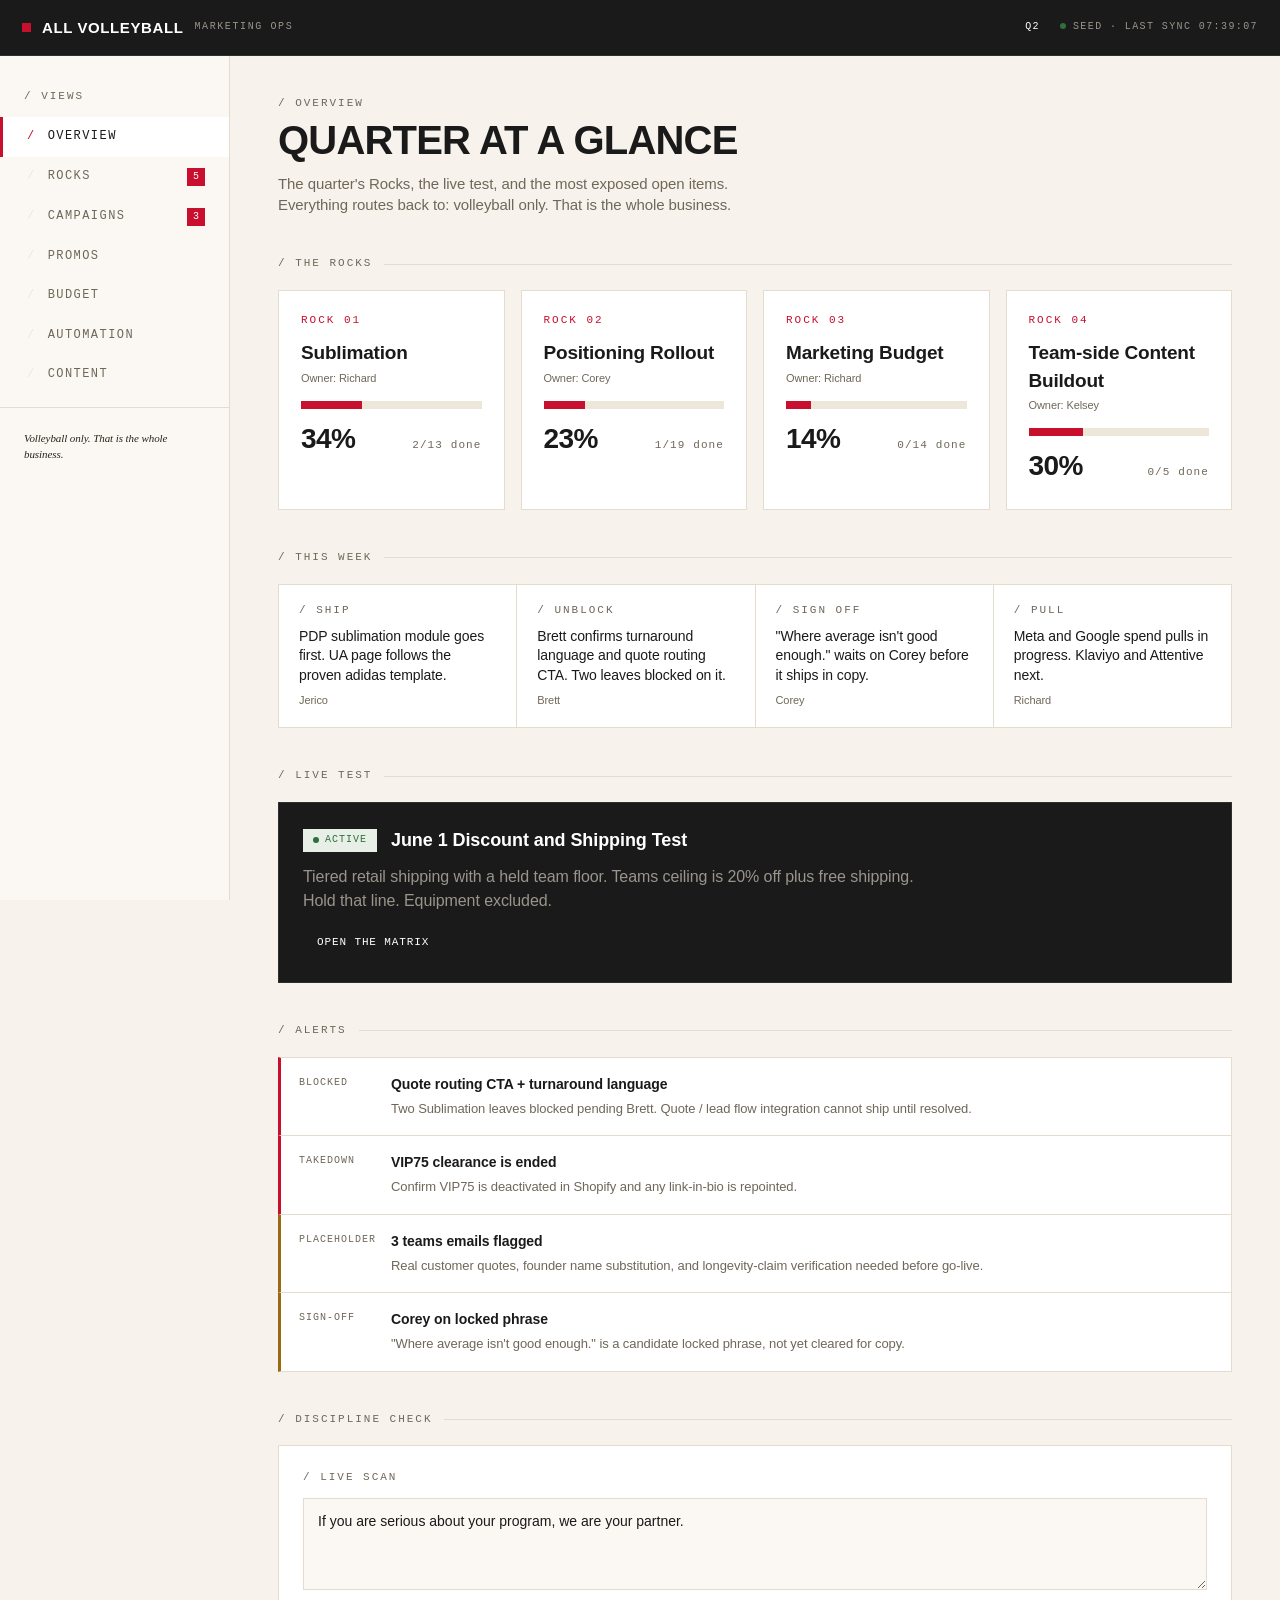
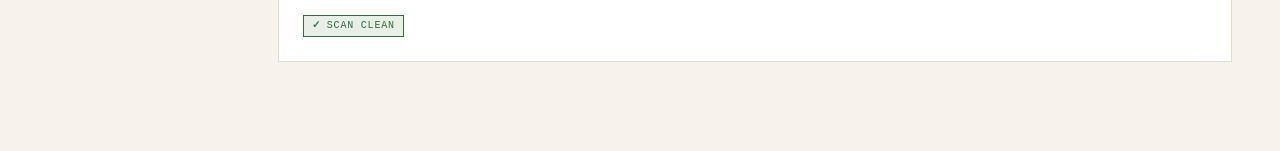
==== dashboard/index.html @ 826f296d "Add All Volleyball marketing operations dashboard Internal, brand-true ops dashboard under /dashboar" ====
<!doctype html>
<html lang="en">
<head>
<meta charset="utf-8">
<meta name="viewport" content="width=device-width, initial-scale=1">
<meta name="robots" content="noindex, nofollow">
<title>AV Marketing Ops</title>
<meta name="description" content="All Volleyball internal marketing operations dashboard. Rocks, campaigns, promos, budget, automation, content.">
<link rel="stylesheet" href="styles.css">
</head>
<body>

  <!-- TOP RAIL -->
  <header class="rail">
    <div class="rail-mark">
      <span class="tick"></span>
      ALL VOLLEYBALL
      <small>MARKETING OPS</small>
    </div>
    <div class="rail-right">
      <span class="qtr">Q2</span>
      <span class="last-sync"><span class="sync-dot"></span>SEED&nbsp;&middot;&nbsp;LAST SYNC <span id="sync-time">--:--:--</span></span>
      <button class="rail-menu">MENU</button>
    </div>
  </header>

  <!-- NAV RAIL (left) -->
  <nav class="nav"></nav>

  <!-- MAIN -->
  <main class="main" id="main"></main>

  <script src="data.js"></script>
  <script src="scanner.js"></script>
  <script src="connectors.js"></script>
  <script src="app.js"></script>
</body>
</html>
---- dashboard/styles.css ----
/* ============================================================
   ALL VOLLEYBALL — Marketing Operations Dashboard
   Brand tokens. No stray hex lives in markup; everything routes
   through these custom properties. This file IS the theme.
   ============================================================ */

:root {
  /* Brand palette (locked) */
  --red:        #c8102e;
  --red-deep:   #a50d26;
  --ink:        #1a1a1a;
  --white:      #ffffff;
  --cream-light:#fbf8f3;
  --cream-base: #f7f3ec;
  --cream-deep: #ede7da;
  --cream-ink:  #2a241a;

  /* Derived working tones (still brand-bound) */
  --line:       #e4ddcf;        /* hairline on cream */
  --line-ink:   #2f2f2f;        /* hairline on ink */
  --muted:      #6f6759;        /* secondary text on cream */
  --muted-ink:  #9a958c;        /* secondary text on ink */

  /* Status accents (functional, kept restrained) */
  --done:       #2f6f3e;
  --done-bg:    #e7efe7;
  --progress:   #9a6a12;
  --progress-bg:#f3ead6;
  --blocked:    var(--red);
  --blocked-bg: #f7e2e4;
  --idle:       #807868;
  --idle-bg:    #ece5d8;

  /* Type stacks */
  --sans: "Helvetica Neue", Helvetica, Arial, system-ui, sans-serif;
  --serif:"Times New Roman", Times, Georgia, serif;
  --mono: "SF Mono", ui-monospace, "Cascadia Mono", "Segoe UI Mono", Menlo, monospace;

  --rail-w: 230px;
  --rail-h: 56px;
}

/* ---------- Reset ---------- */
*, *::before, *::after { box-sizing: border-box; margin: 0; padding: 0; }
html { -webkit-text-size-adjust: 100%; }
body {
  font-family: var(--sans);
  color: var(--ink);
  background: var(--cream-base);
  -webkit-font-smoothing: antialiased;
  line-height: 1.45;
  letter-spacing: -0.005em;
}
a { color: inherit; text-decoration: none; }
button { font-family: inherit; cursor: pointer; border: none; background: none; color: inherit; }
::selection { background: var(--red); color: var(--white); }

/* Accent word: Times New Roman italic, red. Short accents only. */
.accent { font-family: var(--serif); font-style: italic; color: var(--red); letter-spacing: 0; }

/* Mono eyebrow / label tags */
.mono {
  font-family: var(--mono);
  text-transform: uppercase;
  letter-spacing: 0.18em;
  font-size: 11px;
  color: var(--muted);
}

/* ============================================================
   TOP RAIL
   ============================================================ */
.rail {
  position: fixed; top: 0; left: 0; right: 0; height: var(--rail-h);
  background: var(--ink); color: var(--white);
  display: flex; align-items: center; justify-content: space-between;
  padding: 0 22px; z-index: 50;
  border-bottom: 1px solid var(--line-ink);
}
.rail-mark {
  font-weight: 700; font-size: 15px; letter-spacing: 0.04em;
  display: flex; align-items: center; gap: 11px;
}
.rail-mark .tick { width: 9px; height: 9px; background: var(--red); display: inline-block; }
.rail-mark small { color: var(--muted-ink); font-weight: 400; letter-spacing: 0.16em;
  font-family: var(--mono); font-size: 10px; text-transform: uppercase; }
.rail-right { display: flex; align-items: center; gap: 20px; font-family: var(--mono);
  font-size: 10px; letter-spacing: 0.14em; text-transform: uppercase; color: var(--muted-ink); }
.rail-right .qtr { color: var(--white); }
.sync-dot { width: 6px; height: 6px; border-radius: 50%; background: var(--done);
  display: inline-block; margin-right: 7px; animation: pulse 2.4s infinite; }
@keyframes pulse { 0%,100% { opacity: 1; } 50% { opacity: 0.35; } }
.rail-menu { display: none; }

/* ============================================================
   NAV RAIL (left)
   ============================================================ */
.nav {
  position: fixed; top: var(--rail-h); left: 0; bottom: 0; width: var(--rail-w);
  background: var(--cream-light); border-right: 1px solid var(--line);
  padding: 26px 0; overflow-y: auto; z-index: 40;
}
.nav-group-label { padding: 0 24px 12px; }
.nav a {
  display: flex; align-items: baseline; gap: 12px;
  padding: 11px 24px; font-family: var(--mono); font-size: 12px;
  letter-spacing: 0.12em; text-transform: uppercase; color: var(--muted);
  border-left: 3px solid transparent; transition: color .15s, background .15s, border-color .15s;
}
.nav a .slash { color: var(--cream-deep); }
.nav a:hover { color: var(--ink); background: var(--cream-base); }
.nav a.active { color: var(--ink); border-left-color: var(--red); background: var(--white); }
.nav a.active .slash { color: var(--red); }
.nav a .badge {
  margin-left: auto; font-size: 10px; min-width: 18px; height: 18px; padding: 0 5px;
  background: var(--red); color: var(--white); display: inline-flex; align-items: center;
  justify-content: center; letter-spacing: 0; border-radius: 0;
}
.nav-foot { padding: 22px 24px 4px; margin-top: 12px; border-top: 1px solid var(--line); }
.nav-foot p { font-size: 11px; color: var(--muted); line-height: 1.5; }
.nav-foot .phrase { font-family: var(--serif); font-style: italic; color: var(--cream-ink); }

/* ============================================================
   LAYOUT
   ============================================================ */
.main { margin-left: var(--rail-w); margin-top: var(--rail-h); min-height: calc(100vh - var(--rail-h)); }
.view { padding: 40px 48px 90px; max-width: 1180px; animation: viewIn .4s cubic-bezier(.2,.7,.2,1); }
@keyframes viewIn { from { opacity: 0; transform: translateY(10px); } to { opacity: 1; transform: none; } }

.view-head { margin-bottom: 34px; }
.view-head h1 {
  font-size: 40px; font-weight: 700; letter-spacing: -0.02em; line-height: 1.02;
  text-transform: uppercase; margin-top: 8px;
}
.view-head p.lede { color: var(--muted); font-size: 15px; margin-top: 12px; max-width: 60ch; }

.section-label { display: flex; align-items: center; gap: 12px; margin: 40px 0 18px; }
.section-label::after { content: ""; flex: 1; height: 1px; background: var(--line); }
.section-label:first-child { margin-top: 0; }

/* ============================================================
   PANELS / CARDS
   ============================================================ */
.panel { background: var(--white); border: 1px solid var(--line); padding: 24px; }
.panel.cream { background: var(--cream-light); }
.panel.ink { background: var(--ink); color: var(--white); border-color: var(--line-ink); }
.panel.ink .mono { color: var(--muted-ink); }

.grid { display: grid; gap: 16px; }
.g2 { grid-template-columns: repeat(2, 1fr); }
.g3 { grid-template-columns: repeat(3, 1fr); }
.g4 { grid-template-columns: repeat(4, 1fr); }

/* Hero metric tile */
.tile { background: var(--ink); color: var(--white); padding: 26px 24px; position: relative; overflow: hidden; }
.tile::before { content:""; position:absolute; top:0; left:0; bottom:0; width:4px; background: var(--red); }
.tile .mono { color: var(--muted-ink); }
.tile .num { font-size: 46px; font-weight: 700; line-height: 1; letter-spacing: -0.02em; margin: 14px 0 6px; }
.tile .sub { font-size: 12px; color: var(--muted-ink); }
.tile.light { background: var(--white); color: var(--ink); border: 1px solid var(--line); }
.tile.light::before { background: var(--red); }
.tile.light .mono, .tile.light .sub { color: var(--muted); }

/* ============================================================
   ROCK CARD + PROGRESS
   ============================================================ */
.rock-card { background: var(--white); border: 1px solid var(--line); padding: 22px; display: flex; flex-direction: column; }
.rock-card h3 { font-size: 19px; font-weight: 700; letter-spacing: -0.01em; margin: 10px 0 4px; }
.rock-card .owner { font-size: 11px; color: var(--muted); }

.bar { height: 8px; background: var(--cream-deep); position: relative; overflow: hidden; margin-top: 14px; }
.bar > span { position: absolute; left: 0; top: 0; bottom: 0; background: var(--red);
  width: 0; transition: width 1.1s cubic-bezier(.2,.7,.2,1); }
.bar.thin { height: 5px; }
.bar.done > span { background: var(--done); }
.pct-row { display: flex; align-items: baseline; justify-content: space-between; margin-top: 10px; }
.pct-row .pct { font-size: 28px; font-weight: 700; letter-spacing: -0.02em; }
.pct-row .ratio { font-family: var(--mono); font-size: 11px; color: var(--muted); letter-spacing: 0.1em; }

/* ============================================================
   STATUS CHIPS
   ============================================================ */
.chip {
  display: inline-flex; align-items: center; gap: 6px; padding: 3px 9px;
  font-family: var(--mono); font-size: 10px; letter-spacing: 0.1em; text-transform: uppercase;
  border: 1px solid transparent; white-space: nowrap;
}
.chip .d { width: 6px; height: 6px; border-radius: 50%; }
.chip.done { color: var(--done); background: var(--done-bg); } .chip.done .d { background: var(--done); }
.chip.in_progress { color: var(--progress); background: var(--progress-bg); } .chip.in_progress .d { background: var(--progress); }
.chip.blocked { color: var(--blocked); background: var(--blocked-bg); } .chip.blocked .d { background: var(--blocked); }
.chip.not_started { color: var(--idle); background: var(--idle-bg); } .chip.not_started .d { background: var(--idle); }
.chip.active { color: var(--done); background: var(--done-bg); } .chip.active .d { background: var(--done); }
.chip.scheduled { color: var(--progress); background: var(--progress-bg); } .chip.scheduled .d { background: var(--progress); }
.chip.ended { color: var(--muted); background: var(--cream-deep); } .chip.ended .d { background: var(--muted); }
.chip.live { color: var(--done); background: var(--done-bg); } .chip.live .d { background: var(--done); animation: pulse 2s infinite; }
.chip.planned { color: var(--idle); background: var(--idle-bg); } .chip.planned .d { background: var(--idle); }
.chip.idea { color: var(--muted); background: var(--cream-deep); } .chip.idea .d { background: var(--muted); }

/* ============================================================
   ROCKS TREE
   ============================================================ */
.rock-block { background: var(--white); border: 1px solid var(--line); margin-bottom: 16px; }
.rock-block > .rb-head {
  display: flex; align-items: center; gap: 16px; padding: 20px 22px; cursor: pointer;
  border-bottom: 1px solid transparent; transition: background .15s;
}
.rock-block > .rb-head:hover { background: var(--cream-light); }
.rock-block.open > .rb-head { border-bottom-color: var(--line); }
.rb-head .caret { font-family: var(--mono); color: var(--muted); transition: transform .2s; font-size: 13px; }
.rock-block.open .rb-head .caret { transform: rotate(90deg); }
.rb-head .rb-title { font-size: 17px; font-weight: 700; flex: 1; }
.rb-head .rb-num { font-family: var(--mono); font-size: 11px; color: var(--red); letter-spacing: 0.1em; }
.rb-head .rb-pct { font-size: 15px; font-weight: 700; min-width: 46px; text-align: right; }
.rb-head .mini-bar { width: 90px; height: 6px; background: var(--cream-deep); position: relative; overflow: hidden; }
.rb-head .mini-bar > span { position: absolute; inset: 0 auto 0 0; background: var(--red); width: 0; transition: width 1s; }

.rb-body { display: none; padding: 6px 22px 18px; }
.rock-block.open .rb-body { display: block; }

.subgroup { border-top: 1px solid var(--line); padding: 16px 0 4px; }
.subgroup:first-child { border-top: none; }
.subgroup h4 { font-family: var(--mono); font-size: 11px; letter-spacing: 0.14em; text-transform: uppercase;
  color: var(--cream-ink); margin-bottom: 12px; display: flex; align-items: center; gap: 10px; }
.subgroup h4 .sg-pct { color: var(--muted); }

.leaf { display: flex; align-items: center; gap: 14px; padding: 8px 0; border-bottom: 1px dotted var(--line); }
.leaf:last-child { border-bottom: none; }
.leaf .lf-name { flex: 1; font-size: 14px; }
.leaf .lf-note { font-size: 12px; color: var(--muted); font-style: italic; }
.leaf .lf-owner { font-family: var(--mono); font-size: 10px; letter-spacing: 0.08em; color: var(--muted);
  background: var(--cream-base); padding: 2px 7px; }

/* ============================================================
   TABLES (matrix, campaigns)
   ============================================================ */
.matrix { width: 100%; border-collapse: collapse; background: var(--white); border: 1px solid var(--line); }
.matrix th, .matrix td { padding: 13px 16px; text-align: left; border-bottom: 1px solid var(--line); font-size: 14px; vertical-align: top; }
.matrix thead th { font-family: var(--mono); font-size: 10px; letter-spacing: 0.12em; text-transform: uppercase;
  color: var(--muted); background: var(--cream-light); font-weight: 400; }
.matrix tbody tr:last-child td { border-bottom: none; }
.matrix tbody tr:hover { background: var(--cream-light); }
.matrix .num-cell { font-variant-numeric: tabular-nums; }
.matrix .strong { font-weight: 700; }
.matrix .ceiling { color: var(--red); font-weight: 700; }

/* Email grid rows */
.email-row { display: grid; grid-template-columns: 54px 1fr auto; gap: 16px; align-items: center;
  padding: 14px 18px; background: var(--white); border: 1px solid var(--line); border-top: none; }
.email-row:first-of-type { border-top: 1px solid var(--line); }
.email-row:hover { background: var(--cream-light); }
.email-row .eno { font-family: var(--mono); font-size: 13px; color: var(--red); font-weight: 700; }
.email-row .subj { font-size: 14px; font-weight: 500; }
.email-row .variant { font-family: var(--mono); font-size: 10px; color: var(--muted); letter-spacing: 0.08em; margin-top: 3px; }
.email-row .flag { color: var(--red); font-size: 11px; font-style: italic; margin-top: 4px; }
.email-row .right { display: flex; align-items: center; gap: 10px; }

/* ============================================================
   SCAN BADGE + TOOLTIP
   ============================================================ */
.scan { position: relative; display: inline-flex; align-items: center; gap: 6px;
  font-family: var(--mono); font-size: 10px; letter-spacing: 0.08em; text-transform: uppercase;
  padding: 3px 8px; border: 1px solid; cursor: default; }
.scan.clean { color: var(--done); border-color: var(--done); background: var(--done-bg); }
.scan.dirty { color: var(--red); border-color: var(--red); background: var(--blocked-bg); }
.scan .glyph { font-weight: 700; }
.scan .tip {
  position: absolute; bottom: calc(100% + 8px); left: 0; min-width: 220px; max-width: 320px;
  background: var(--ink); color: var(--white); padding: 11px 13px; font-family: var(--sans);
  font-size: 12px; letter-spacing: 0; text-transform: none; line-height: 1.5; z-index: 30;
  opacity: 0; visibility: hidden; transform: translateY(4px); transition: .16s; border-left: 3px solid var(--red); }
.scan:hover .tip { opacity: 1; visibility: visible; transform: none; }
.scan .tip b { color: var(--red); font-family: var(--serif); font-style: italic; font-weight: 400; }
.scan .tip ul { margin: 6px 0 0; padding-left: 16px; }
.scan .tip li { margin: 3px 0; }

/* ============================================================
   ALERTS
   ============================================================ */
.alert { display: flex; gap: 14px; padding: 16px 18px; background: var(--white); border: 1px solid var(--line);
  border-left: 3px solid var(--idle); align-items: flex-start; }
.alert + .alert { border-top: none; }
.alert.hot { border-left-color: var(--red); }
.alert.warn { border-left-color: var(--progress); }
.alert .a-mark { font-family: var(--mono); font-size: 10px; letter-spacing: 0.1em; color: var(--muted);
  text-transform: uppercase; min-width: 78px; padding-top: 2px; }
.alert .a-body { flex: 1; }
.alert .a-body strong { font-size: 14px; display: block; margin-bottom: 2px; }
.alert .a-body span { font-size: 13px; color: var(--muted); }

/* ============================================================
   "THIS WEEK" focus strip
   ============================================================ */
.focus-strip { display: flex; gap: 0; border: 1px solid var(--line); background: var(--white); overflow: hidden; }
.focus-item { flex: 1; padding: 18px 20px; border-right: 1px solid var(--line); }
.focus-item:last-child { border-right: none; }
.focus-item .mono { margin-bottom: 8px; }
.focus-item p { font-size: 14px; line-height: 1.4; }
.focus-item .own { font-size: 11px; color: var(--muted); margin-top: 8px; }

/* ============================================================
   CHARTS (hand-built SVG)
   ============================================================ */
.chart-wrap { background: var(--white); border: 1px solid var(--line); padding: 22px; }
.chart-wrap svg { width: 100%; height: auto; display: block; overflow: visible; }
.legend { display: flex; flex-wrap: wrap; gap: 16px; margin-top: 16px; }
.legend span { display: inline-flex; align-items: center; gap: 7px; font-size: 12px; color: var(--muted); }
.legend i { width: 11px; height: 11px; display: inline-block; }
.bar-seg { transition: opacity .15s; }
.bar-seg:hover { opacity: 0.78; }

/* Target mix vs actual rows */
.mix-row { margin-bottom: 18px; }
.mix-row .mix-head { display: flex; justify-content: space-between; font-size: 13px; margin-bottom: 7px; }
.mix-track { height: 22px; background: var(--cream-deep); position: relative; }
.mix-track .actual { position: absolute; inset: 0 auto 0 0; background: var(--ink); transition: width 1.1s cubic-bezier(.2,.7,.2,1); }
.mix-track .target { position: absolute; top: -3px; bottom: -3px; width: 2px; background: var(--red); transition: left 1.1s; }
.mix-track .target::after { content: "target"; position: absolute; top: -16px; left: 50%; transform: translateX(-50%);
  font-family: var(--mono); font-size: 8px; color: var(--red); letter-spacing: 0.06em; white-space: nowrap; }

/* ============================================================
   INTERACTIVE BITS
   ============================================================ */
.filterbar { display: flex; gap: 8px; flex-wrap: wrap; margin-bottom: 20px; align-items: center; }
.filterbar .fb-label { font-family: var(--mono); font-size: 10px; letter-spacing: 0.12em; color: var(--muted);
  text-transform: uppercase; margin-right: 4px; }
.fbtn { font-family: var(--mono); font-size: 11px; letter-spacing: 0.08em; text-transform: uppercase;
  padding: 6px 13px; border: 1px solid var(--line); background: var(--white); color: var(--muted); transition: .15s; }
.fbtn:hover { border-color: var(--ink); color: var(--ink); }
.fbtn.on { background: var(--ink); color: var(--white); border-color: var(--ink); }

.placeholder-tag { font-family: var(--mono); font-size: 9px; letter-spacing: 0.1em; text-transform: uppercase;
  color: var(--progress); background: var(--progress-bg); padding: 2px 6px; border: 1px dashed var(--progress); }

/* Live scanner playground */
.scanner-box textarea { width: 100%; min-height: 92px; resize: vertical; font-family: var(--sans);
  font-size: 14px; padding: 14px; border: 1px solid var(--line); background: var(--cream-light); color: var(--ink); }
.scanner-box textarea:focus { outline: none; border-color: var(--ink); }
.scanner-out { margin-top: 14px; }

/* KPI strip on campaigns */
.kpi { display: flex; flex-direction: column; gap: 4px; }
.kpi .kpi-num { font-size: 30px; font-weight: 700; letter-spacing: -0.02em; }
.kpi .kpi-delta { font-size: 12px; }
.kpi .up { color: var(--done); } .kpi .down { color: var(--red); }

.note-line { font-size: 13px; color: var(--muted); margin-top: 12px; padding-left: 14px; border-left: 2px solid var(--cream-deep); }
.note-line.hot { border-left-color: var(--red); color: var(--cream-ink); }

/* Automation card */
.auto-card { background: var(--white); border: 1px solid var(--line); padding: 20px; }
.auto-card.live { border-left: 3px solid var(--done); }
.auto-card h3 { font-size: 16px; font-weight: 700; margin-bottom: 4px; }
.auto-card .meta { font-size: 12px; color: var(--muted); margin: 3px 0; }
.auto-card .spec { font-family: var(--mono); font-size: 11px; color: var(--muted); background: var(--cream-light);
  padding: 8px 10px; margin-top: 10px; line-height: 1.6; letter-spacing: 0.02em; }
.tags { display: flex; flex-wrap: wrap; gap: 7px; margin-top: 12px; }
.tag { font-family: var(--mono); font-size: 10px; letter-spacing: 0.06em; text-transform: uppercase;
  padding: 3px 8px; background: var(--cream-base); color: var(--muted); border: 1px solid var(--line); }

ul.bullets { list-style: none; }
ul.bullets li { padding: 8px 0 8px 18px; position: relative; font-size: 14px; border-bottom: 1px dotted var(--line); }
ul.bullets li:last-child { border-bottom: none; }
ul.bullets li::before { content: ""; position: absolute; left: 0; top: 15px; width: 7px; height: 7px; background: var(--red); }

.spotlight { background: var(--cream-light); border: 1px solid var(--line); padding: 22px; }
.spotlight .name { font-size: 18px; font-weight: 700; }
.spotlight .role { font-size: 12px; color: var(--muted); font-family: var(--mono); letter-spacing: 0.08em;
  text-transform: uppercase; margin-top: 3px; }

.locked-quote { font-family: var(--serif); font-style: italic; font-size: 19px; color: var(--cream-ink);
  line-height: 1.4; padding: 4px 0; }
.locked-quote .accent { font-size: inherit; }

/* ============================================================
   RESPONSIVE
   ============================================================ */
@media (max-width: 1080px) {
  .g4 { grid-template-columns: repeat(2, 1fr); }
}
@media (max-width: 860px) {
  :root { --rail-w: 0px; }
  .nav { transform: translateX(-100%); transition: transform .25s; width: 230px; box-shadow: 0 0 0 100vmax rgba(26,26,26,0); }
  .nav.open { transform: translateX(0); box-shadow: 0 0 0 100vmax rgba(26,26,26,.4); }
  .rail-menu { display: inline-flex; font-family: var(--mono); font-size: 11px; letter-spacing: 0.1em; }
  .main { margin-left: 0; }
  .view { padding: 26px 20px 80px; }
  .view-head h1 { font-size: 30px; }
  .g2, .g3 { grid-template-columns: 1fr; }
  .focus-strip { flex-direction: column; }
  .focus-item { border-right: none; border-bottom: 1px solid var(--line); }
  .rail-right .last-sync { display: none; }
}
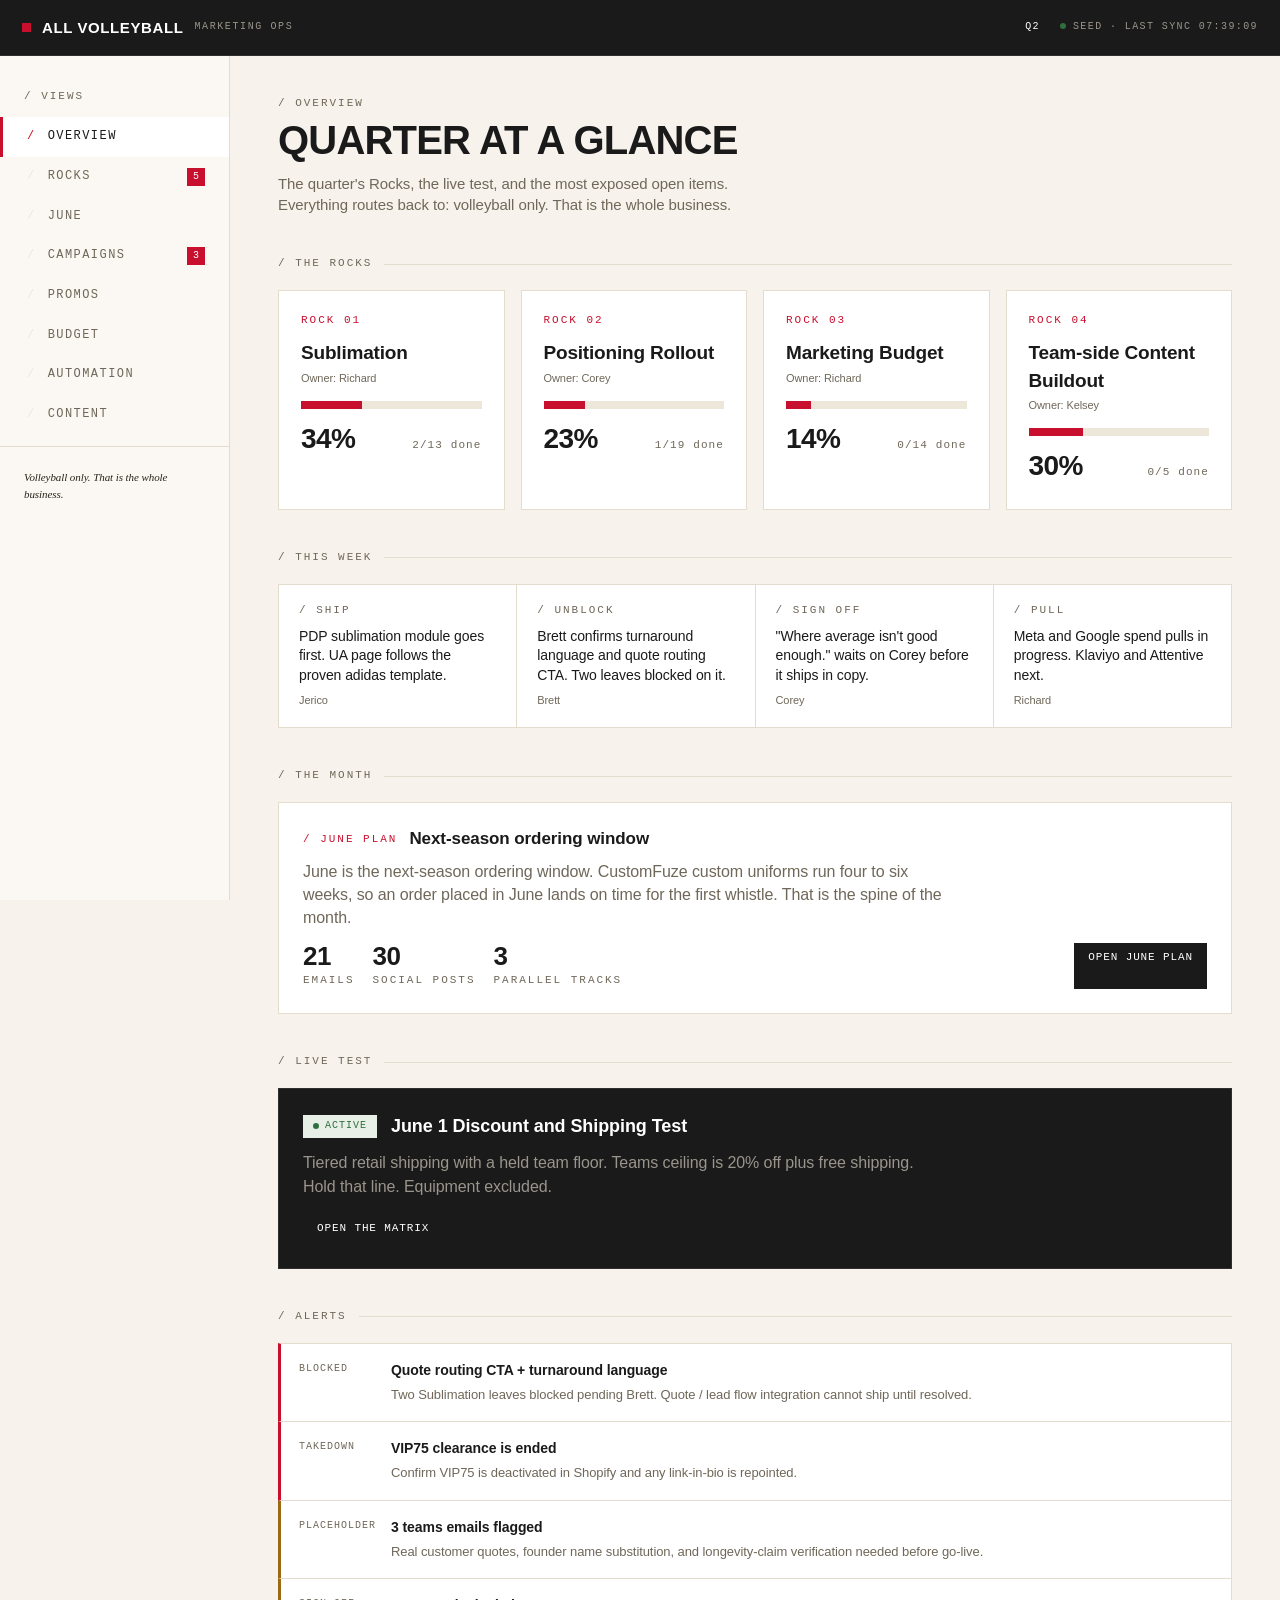
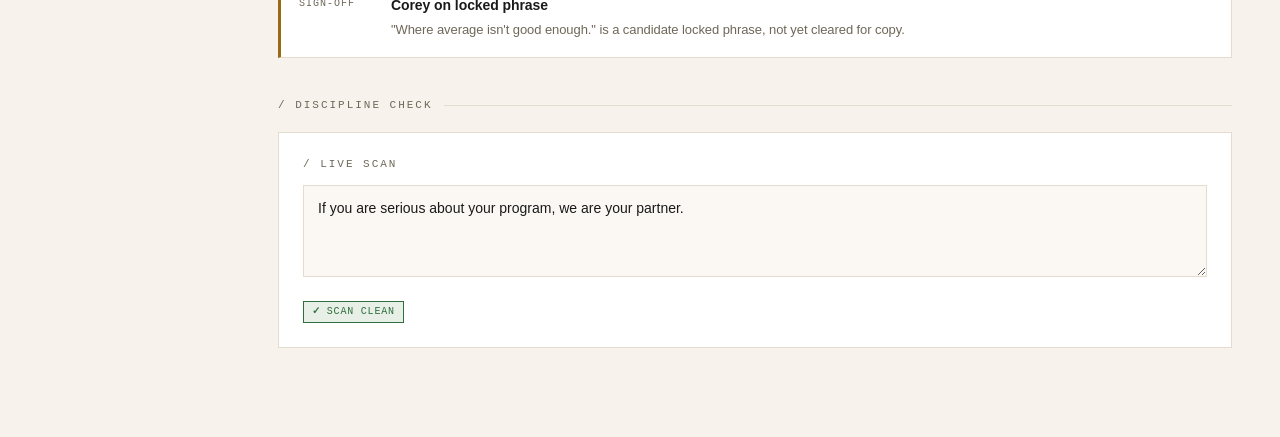
==== commit 866ea348: "Integrate June social and email plan into the dashboard New / JUNE view driven by june.js: the next-" ====
--- a/dashboard/index.html
+++ b/dashboard/index.html
@@ -31,6 +31,7 @@
   <main class="main" id="main"></main>
 
   <script src="data.js"></script>
+  <script src="june.js"></script>
   <script src="scanner.js"></script>
   <script src="connectors.js"></script>
   <script src="app.js"></script>
--- a/dashboard/styles.css
+++ b/dashboard/styles.css
@@ -373,6 +373,85 @@
 .locked-quote .accent { font-size: inherit; }
 
 /* ============================================================
+   JUNE PLAN
+   ============================================================ */
+/* Track tabs */
+.tabs { display: flex; gap: 0; border: 1px solid var(--line); background: var(--white); margin-bottom: 22px; overflow: hidden; }
+.tabs button { flex: 1; padding: 13px 14px; font-family: var(--mono); font-size: 11px; letter-spacing: 0.1em;
+  text-transform: uppercase; color: var(--muted); border-right: 1px solid var(--line); transition: .15s; }
+.tabs button:last-child { border-right: none; }
+.tabs button:hover { background: var(--cream-light); color: var(--ink); }
+.tabs button.on { background: var(--ink); color: var(--white); }
+
+/* Cadence grid */
+.cadence { width: 100%; border-collapse: collapse; background: var(--white); border: 1px solid var(--line); }
+.cadence th, .cadence td { padding: 14px 12px; text-align: center; border: 1px solid var(--line); font-size: 13px; }
+.cadence thead th { font-family: var(--mono); font-size: 10px; letter-spacing: 0.1em; text-transform: uppercase;
+  color: var(--muted); background: var(--cream-light); font-weight: 400; }
+.cadence td.row-label { text-align: left; font-family: var(--mono); font-size: 10px; letter-spacing: 0.1em;
+  text-transform: uppercase; color: var(--cream-ink); background: var(--cream-light); width: 70px; }
+.cadence .cell-pill { display: inline-block; padding: 4px 9px; font-size: 12px; font-weight: 500; }
+.cad-teams { background: var(--ink); color: var(--white); }
+.cad-retail { background: var(--blocked-bg); color: var(--red); border: 1px solid var(--red); }
+.cad-fuze { background: var(--cream-deep); color: var(--cream-ink); }
+.cad-none { color: var(--muted); font-style: italic; }
+.cad-social { background: var(--cream-light); color: var(--cream-ink); border: 1px solid var(--line); }
+
+/* Month calendar */
+.cal { display: grid; grid-template-columns: repeat(7, 1fr); gap: 7px; }
+.cal .cal-head { font-family: var(--mono); font-size: 10px; letter-spacing: 0.1em; text-transform: uppercase;
+  color: var(--muted); text-align: center; padding-bottom: 4px; }
+.cal-day { background: var(--white); border: 1px solid var(--line); min-height: 116px; padding: 8px; display: flex; flex-direction: column; gap: 5px; }
+.cal-day.empty { background: transparent; border: none; }
+.cal-day .dnum { font-size: 13px; font-weight: 700; color: var(--cream-ink); }
+.cal-day .em-chip { font-family: var(--mono); font-size: 8.5px; letter-spacing: 0.04em; text-transform: uppercase;
+  padding: 3px 5px; line-height: 1.3; }
+.cal-day .so-row { display: flex; align-items: center; gap: 5px; font-size: 10px; color: var(--muted); margin-top: auto; }
+.cal-day .so-row .dot { width: 7px; height: 7px; flex: none; }
+.cal-day.weekend { background: var(--cream-light); }
+
+/* Email mockup (device-less preview) */
+.mock-grid { display: grid; gap: 18px; grid-template-columns: repeat(3, 1fr); }
+.email-mock { background: var(--white); border: 1px solid var(--line); overflow: hidden; display: flex; flex-direction: column; }
+.email-mock .em-top { background: var(--ink); color: var(--white); padding: 14px 16px; }
+.email-mock .em-from { font-family: var(--mono); font-size: 9px; letter-spacing: 0.14em; color: var(--muted-ink); text-transform: uppercase; }
+.email-mock .em-brand { font-weight: 700; font-size: 13px; letter-spacing: 0.04em; margin-top: 4px; display: flex; align-items: center; gap: 8px; }
+.email-mock .em-brand .tick { width: 7px; height: 7px; background: var(--red); display: inline-block; }
+.email-mock .em-track { font-family: var(--mono); font-size: 8.5px; letter-spacing: 0.1em; text-transform: uppercase;
+  padding: 2px 7px; align-self: flex-start; margin: 14px 16px 0; }
+.email-mock .em-subj { font-size: 17px; font-weight: 700; line-height: 1.15; padding: 8px 16px 4px; letter-spacing: -0.01em; }
+.email-mock .em-pre { font-size: 12px; color: var(--muted); padding: 0 16px 14px; }
+.email-mock .em-body { background: var(--cream-light); padding: 16px; flex: 1; border-top: 1px solid var(--line); }
+.email-mock .em-art { height: 78px; background: var(--cream-deep); display: flex; align-items: center; justify-content: center;
+  font-family: var(--mono); font-size: 9px; letter-spacing: 0.1em; color: var(--muted); text-transform: uppercase; margin-bottom: 14px; }
+.email-mock .em-line { font-family: var(--serif); font-style: italic; color: var(--red); font-size: 15px; margin-bottom: 12px; }
+.email-mock .em-cta { display: inline-block; background: var(--red); color: var(--white); font-family: var(--mono);
+  font-size: 10px; letter-spacing: 0.1em; text-transform: uppercase; padding: 9px 16px; }
+.email-mock .em-foot { display: flex; align-items: center; justify-content: space-between; padding: 11px 16px; border-top: 1px solid var(--line); }
+
+/* Social post mockups (1:1) */
+.social-mock { aspect-ratio: 1 / 1; border: 1px solid var(--line); position: relative; display: flex;
+  flex-direction: column; justify-content: space-between; padding: 20px; overflow: hidden; }
+.social-mock .sm-tag { font-family: var(--mono); font-size: 9px; letter-spacing: 0.12em; text-transform: uppercase; opacity: .8; }
+.social-mock .sm-main { font-weight: 700; font-size: 23px; line-height: 1.08; letter-spacing: -0.01em; }
+.social-mock .sm-main .accent { font-size: inherit; display: block; }
+.social-mock .sm-foot { font-family: var(--mono); font-size: 9px; letter-spacing: 0.1em; text-transform: uppercase; display: flex; justify-content: space-between; }
+.social-mock.ink { background: var(--ink); color: var(--white); }
+.social-mock.ink .sm-tag, .social-mock.ink .sm-foot { color: var(--muted-ink); }
+.social-mock.cream { background: var(--cream-light); color: var(--ink); }
+.social-mock.cream .sm-tag, .social-mock.cream .sm-foot { color: var(--muted); }
+.social-mock.red { background: var(--red); color: var(--white); }
+.social-mock.red .sm-tag, .social-mock.red .sm-foot { color: rgba(255,255,255,.7); }
+.social-mock.photo { background: var(--cream-deep); color: var(--cream-ink); }
+.social-mock.photo .sm-art { position: absolute; inset: 0; display: flex; align-items: center; justify-content: center;
+  font-family: var(--mono); font-size: 10px; letter-spacing: 0.12em; color: var(--muted); text-transform: uppercase; }
+.social-mock.photo .sm-overlay { position: relative; z-index: 2; margin-top: auto; background: var(--white); border: 1px solid var(--line); padding: 10px 12px; }
+.social-mock.photo .sm-overlay .h { font-size: 13px; font-weight: 600; }
+.carousel-dots { display: flex; gap: 4px; }
+.carousel-dots i { width: 5px; height: 5px; border-radius: 50%; background: currentColor; opacity: .4; }
+.carousel-dots i:first-child { opacity: 1; }
+
+/* ============================================================
    RESPONSIVE
    ============================================================ */
 @media (max-width: 1080px) {
@@ -390,4 +469,12 @@
   .focus-strip { flex-direction: column; }
   .focus-item { border-right: none; border-bottom: 1px solid var(--line); }
   .rail-right .last-sync { display: none; }
-}
+  .mock-grid { grid-template-columns: 1fr; }
+  .cal { grid-template-columns: repeat(2, 1fr); }
+  .cal .cal-head { display: none; }
+  .cal-day.empty { display: none; }
+  .cadence { display: block; overflow-x: auto; white-space: nowrap; }
+}
+@media (min-width: 861px) and (max-width: 1080px) {
+  .mock-grid { grid-template-columns: repeat(2, 1fr); }
+}
